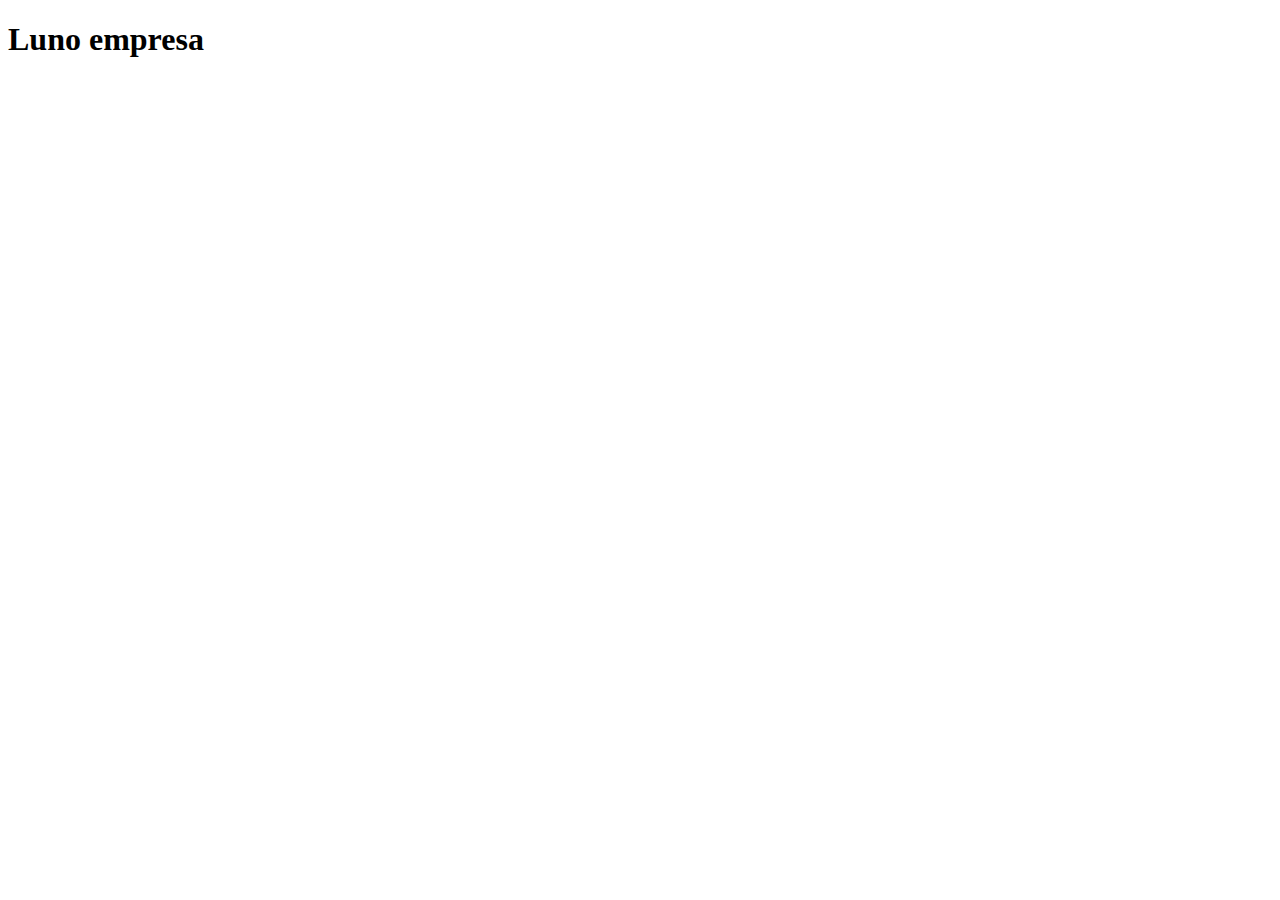
==== html/index.html @ dc72b4c4 "Projeto login app" ====
<!DOCTYPE html>
<html lang="en">
<head>
    <meta charset="UTF-8">
    <meta name="viewport" content="width=device-width, initial-scale=1.0">
    <link rel="stylesheet" href="/Css/style.css">
    <title>PROJETO-LOGIN-APP</title>
</head>
<body>
    <h1>Luno empresa</h1>
</body>
</html>
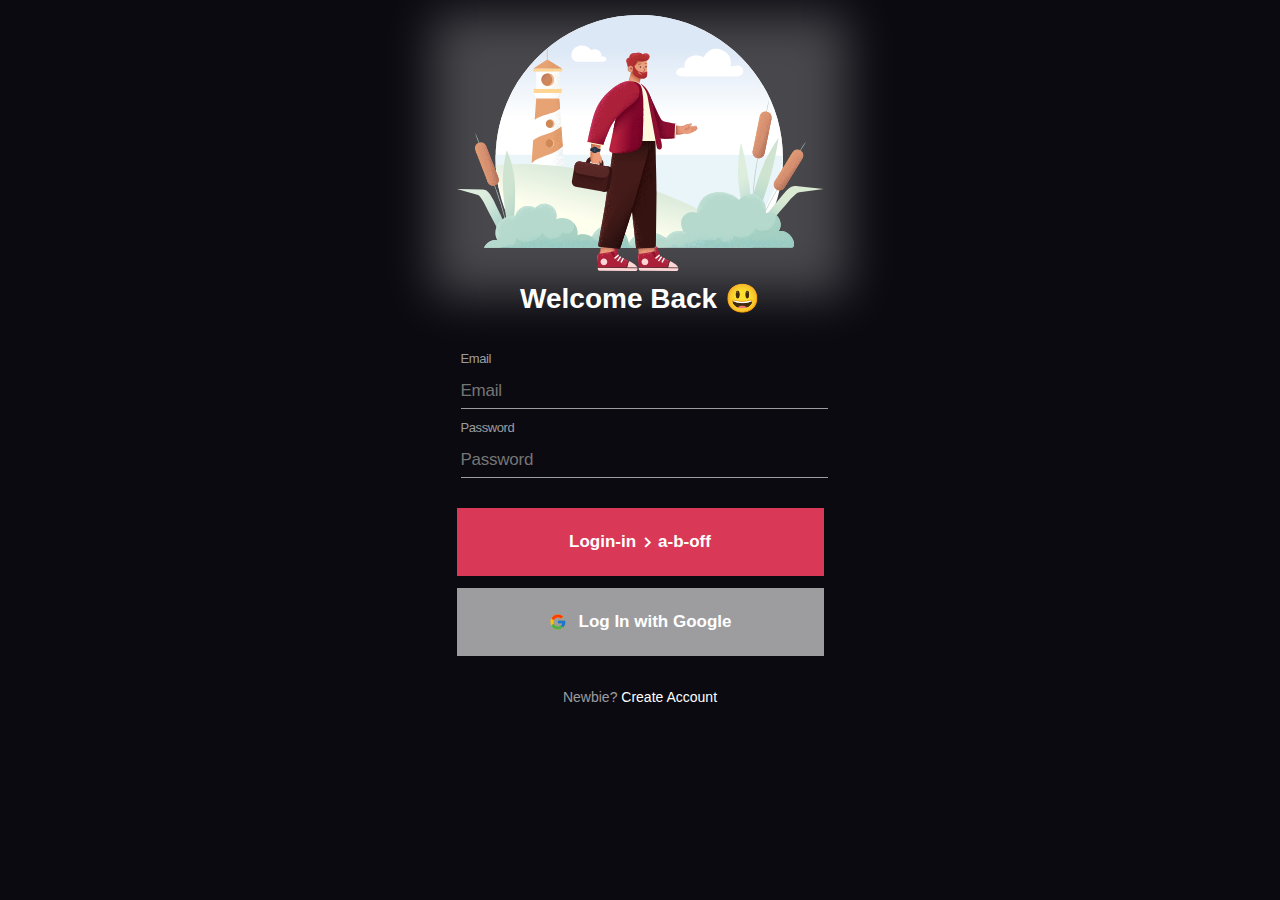
==== commit 15f88b6c: "Alteração do nome" ====
--- a/html/index.html
+++ b/html/index.html
@@ -1,12 +1,45 @@
 <!DOCTYPE html>
-<html lang="en">
-<head>
-    <meta charset="UTF-8">
-    <meta name="viewport" content="width=device-width, initial-scale=1.0">
+<html lang="pt-br">
+  <head>
+    <meta charset="UTF-8" />
+    <meta name="viewport" content="width=device-width, initial-scale=1.0" />
+    <link rel="preconnect" href="https://fonts.googleapis.com">
+    <link rel="preconnect" href="https://fonts.gstatic.com" crossorigin>
+    <link href="https://fonts.googleapis.com/css2?family=Roboto:ital,wght@0,100;0,300;0,400;0,500;0,700;0,900;1,100;1,300;1,400;1,500;1,700;1,900&display=swap" rel="stylesheet">
+    <link href='https://unpkg.com/boxicons@2.1.4/css/boxicons.min.css' rel='stylesheet'>
     <link rel="stylesheet" href="/Css/style.css">
     <title>PROJETO-LOGIN-APP</title>
-</head>
-<body>
-    <h1>Luno empresa</h1>
-</body>
+
+  </head>
+  <body>
+    <main>
+      <div class="blur"></div>
+      <img src="/assets/login-img.svg" alt="homem com uma mala" />
+      <h1>Welcome Back 😃</h1>
+
+      <div class="container-inputs">
+        <label>Email</label>
+        <input placeholder="Email" type="email" />
+        <label>Password</label>
+        <input placeholder="Password" type="Password" />
+      </div>
+
+      <button class="login-bnt">
+        Login-in
+        <i class='bx bx-chevron-right'></i>
+        a-b-off
+      </button>
+
+      <button class="bnt-google">
+        <img src="/assets/icon-google.svg" alt="logo google" />
+        Log In with Google
+      </button>
+
+      <div class="container-link">
+        <a href="/html/Signup.html">Newbie?
+        <span> Create Account </span>
+        </a>
+      </div>
+    </main>
+  </body>
 </html>--- a/Css/style.css
+++ b/Css/style.css
@@ -0,0 +1,176 @@
+* {
+    margin: 0;
+    padding: 0;
+    box-sizing: border-box;
+    font-family: "Reboo", sans-serif;
+}
+
+body {
+    display: flex;
+    justify-content: center;
+    background-color: #0a0a10;
+}
+
+main {
+    display: flex;
+    flex-direction: column;
+    align-items: center;
+    padding: 15px 0px;
+    max-width: 414px;
+    min-height: 100vh;
+    gap: 12px;
+}
+
+.blur {
+    width: 414px;
+    height: 280px;
+    background: #FFFFFF;
+    position: absolute;
+    z-index: -1;
+    opacity: 25%;
+    filter: blur(24px);
+}
+
+h1 {
+    font-size: 28px;
+    font-weight: 700;
+    line-height: 32.81px;
+    text-align: center;
+    color: #FFFFFF;
+}
+
+.container-inputs {
+    margin-top: 20px;
+    display: flex;
+    flex-direction: column;
+    width: 100%;
+}
+
+label {
+    font-weight: 400;
+    font-size: 13px;
+    line-height: 22px;
+    letter-spacing: -0.408px;
+    color: rgb(255, 255, 255,0.6);
+    margin-bottom: 4px;
+    margin-left: 4px;
+}
+
+input {
+    width: 100%;
+    height: 35px;
+    margin-bottom: 8px;
+    background: transparent;
+    outline: none;
+    border: none;
+    border-bottom: 1px solid rgb(255, 255, 255,0.6);
+
+    font-weight: 400;
+    font-size: 17px;
+    line-height: 20px;
+    letter-spacing: -0.24px;
+    color: #FFFFFF;
+    margin-left: 4px;
+}
+
+.login-bnt {
+    margin-top: 10px;
+    width: 100%;
+    height: 68px;
+    line-height: 2.5px;
+    font-weight: 900;
+    font-size: 17px;
+    line-height: 2px;
+    background: #d93856;
+    border: none;
+    color: #FFFFFF;
+
+    display: flex;
+    align-items: center;
+    justify-content: center;
+    transition: 0.3s ease;
+}
+
+
+.login-bnt:hover {
+    cursor: pointer;
+    opacity: 0.8;
+}
+
+.login-bnt:active {
+    opacity: 0.6;
+}
+
+i {
+    font-weight: 900;
+    font-size: 22px;
+    line-height: 2px;
+}
+
+.bnt-google {
+    width: 100%;
+    height: 68px;
+    line-height: 2.5px;
+    font-weight: 900;
+    font-size: 17px;
+    line-height: 2px;
+    background:  rgb(255, 255, 255,0.6);
+    border: none;
+
+    display: flex;
+    align-items: center;
+    justify-content: center;
+    transition: 0.3s ease;
+    color: #FFFFFF;
+    gap: 12px;
+}
+
+.bnt-google:hover {
+    cursor: pointer;
+    opacity: 0.8;
+}
+
+.bnt-google:active {
+    opacity: 0.6;
+}
+
+.container-link {
+    margin-top: 20px;
+    position: relative;
+}
+
+a {
+  width: 900;
+  font-size: 14px;
+  line-height: 16px;
+  text-decoration: none;
+  color: rgb(255, 255, 255,0.6);
+}
+
+a::after {
+    content: "";
+    width: 0;
+    height: 2px;
+    position: absolute;
+    background: #d93856;
+    bottom: -3px;
+    left: 0;
+    transition: 3s ease;
+}
+
+a:hover::after {
+    content: "";
+    width: 100%;
+    height: 2px;
+    position: absolute;
+    background: #d93856;
+    bottom: -3px;
+    left: 0;
+}
+span {
+    color: #FFFFFF;
+}
+
+.icon {
+    stroke: #d93856;
+}